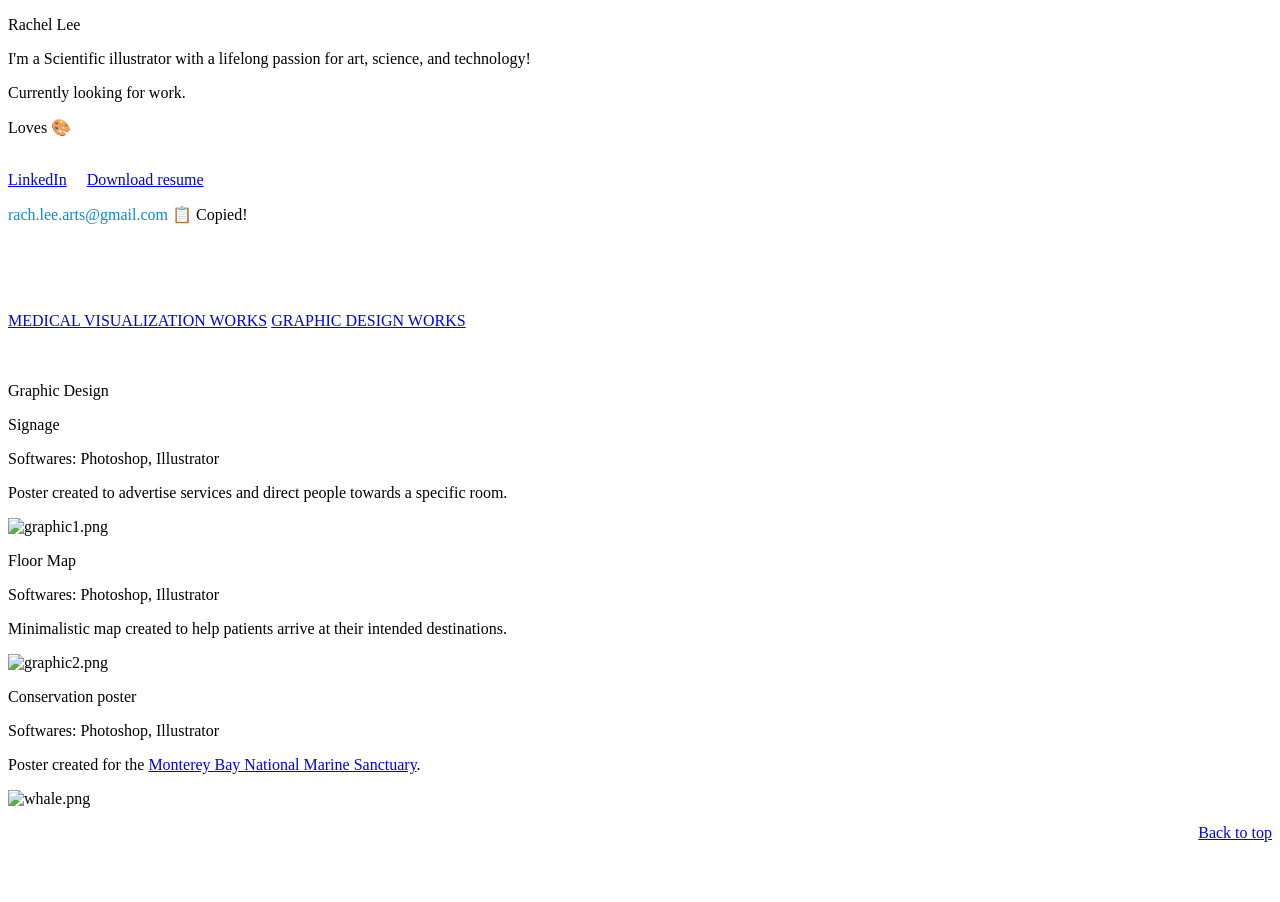
==== graphicdesign/index.html @ 6bfa290b "Create index.html" ====
<!DOCTYPE html>
<html>

    <head>
        
        <link rel="stylesheet" href="style.css">
		<meta name="viewport" content="width=device-width, initial-scale=1.0">
        <title>&#128075; Rachel Lee</title>
		
    </head>
    
    <body>
	<header id="top"></header>
	<div class="wrapper">
		<p class="title">
			<!--<img src="assets/avatar.png" alt="avatar.png" class="avatar">-->
			Rachel Lee
		</p>
		<p class="bold">I'm a Scientific illustrator with a lifelong passion for art, science, and technology!</p>
		<p class="medium">Currently looking for work.</p>
		<p class="medium">Loves <span id="emoji">&#127912;</span></p> <!-- utf-8 -->
		<br>
		<a class="medium hover-underline" href="http://linkedin.com/in/rachel-lee7" target="_blank">LinkedIn</a>
		<a class="medium hover-underline" href="assets/RachelLee_resume.pdf" target="_blank" style= "display: inline-block; margin-left: 1rem">Download resume</a>
		<p style="color:#078adb" class="medium"><span class="hover-underline pointer" onclick="showPopup(); 
			copyToClipboard('rach.lee.arts@gmail.com')">rach.lee.arts@gmail.com</span> &#128203;
			<span id="popup" class="popup-text" style=color:black> Copied!</span></p>
		
		<br><br><br><br>
		<nav class="navigation">
            <a href="index.html" class="medium hover-underline">MEDICAL VISUALIZATION WORKS</a>
            <a href="page2.html" class="medium hover-underline current-page">GRAPHIC DESIGN WORKS</a>
        </nav>
		<br><br>
		
		<p class="bold">Graphic Design</p>
		<div class="container">
			
			<div class="card">
				<div class="content">
					<p class="bold">Signage</p>
					<p class="medium">Softwares: Photoshop, Illustrator</p>
					<p class="medium">Poster created to advertise services and direct people towards a specific room.</p>
					<img src="assets/graphic1.png" alt="graphic1.png">
				</div>
			</div>
			
			<div class="card">
				<div class="content">
					<p class="bold">Floor Map</p>
					<p class="medium">Softwares: Photoshop, Illustrator</p>
					<p class="medium">Minimalistic map created to help patients arrive at their intended destinations.</p>
					<img src="assets/graphic2.png" alt="graphic2.png">
				</div>
			</div>

			
			<div class="card">
				<div class="content">
					<p class="bold">Conservation poster</p>
					<p class="medium">Softwares: Photoshop, Illustrator</p>
					<p class="medium">Poster created for the <a href="https://montereybay.noaa.gov/" target="_blank" class="hover-underline">Monterey Bay National Marine Sanctuary</a>.</p>
					<img src="assets/whale.png" alt="whale.png">
				</div>
			</div>
			
		</div>
		
		<p style="text-align: right;">
			<a href="#top" class="medium hover-underline">Back to top</a>
		</p>
		
		<br><br>
		
	</div>
	
	<script>
		//unicode
		//palette, pawprint, gi, camping, gaming, plant, sushi, beach
		const emojis = ['\u{1F3A8}', '\u{1F43E}', '\u{1F94B}','\u{1F3D5}\ufe0f', '\u{1F3AE}', '\u{1F331}', '\u{1F363}', '\u{1F3D6}\ufe0f'];
		let index = 0;
	
		setInterval(() => {
		  index = (index + 1) % emojis.length;
		  document.getElementById('emoji').textContent = emojis[index];
		}, 2000); // 2000ms = 2 seconds
	</script>

	<script>
		function showPopup() {
		  const popup = document.getElementById('popup');
		  popup.classList.add('show');
		  setTimeout(() => {
			popup.classList.remove('show');
		  }, 1000);
		}
	</script>

	<script>
		function copyToClipboard(text) {
		  navigator.clipboard.writeText(text)
		}
	</script>
	
    </body>
	
</html>
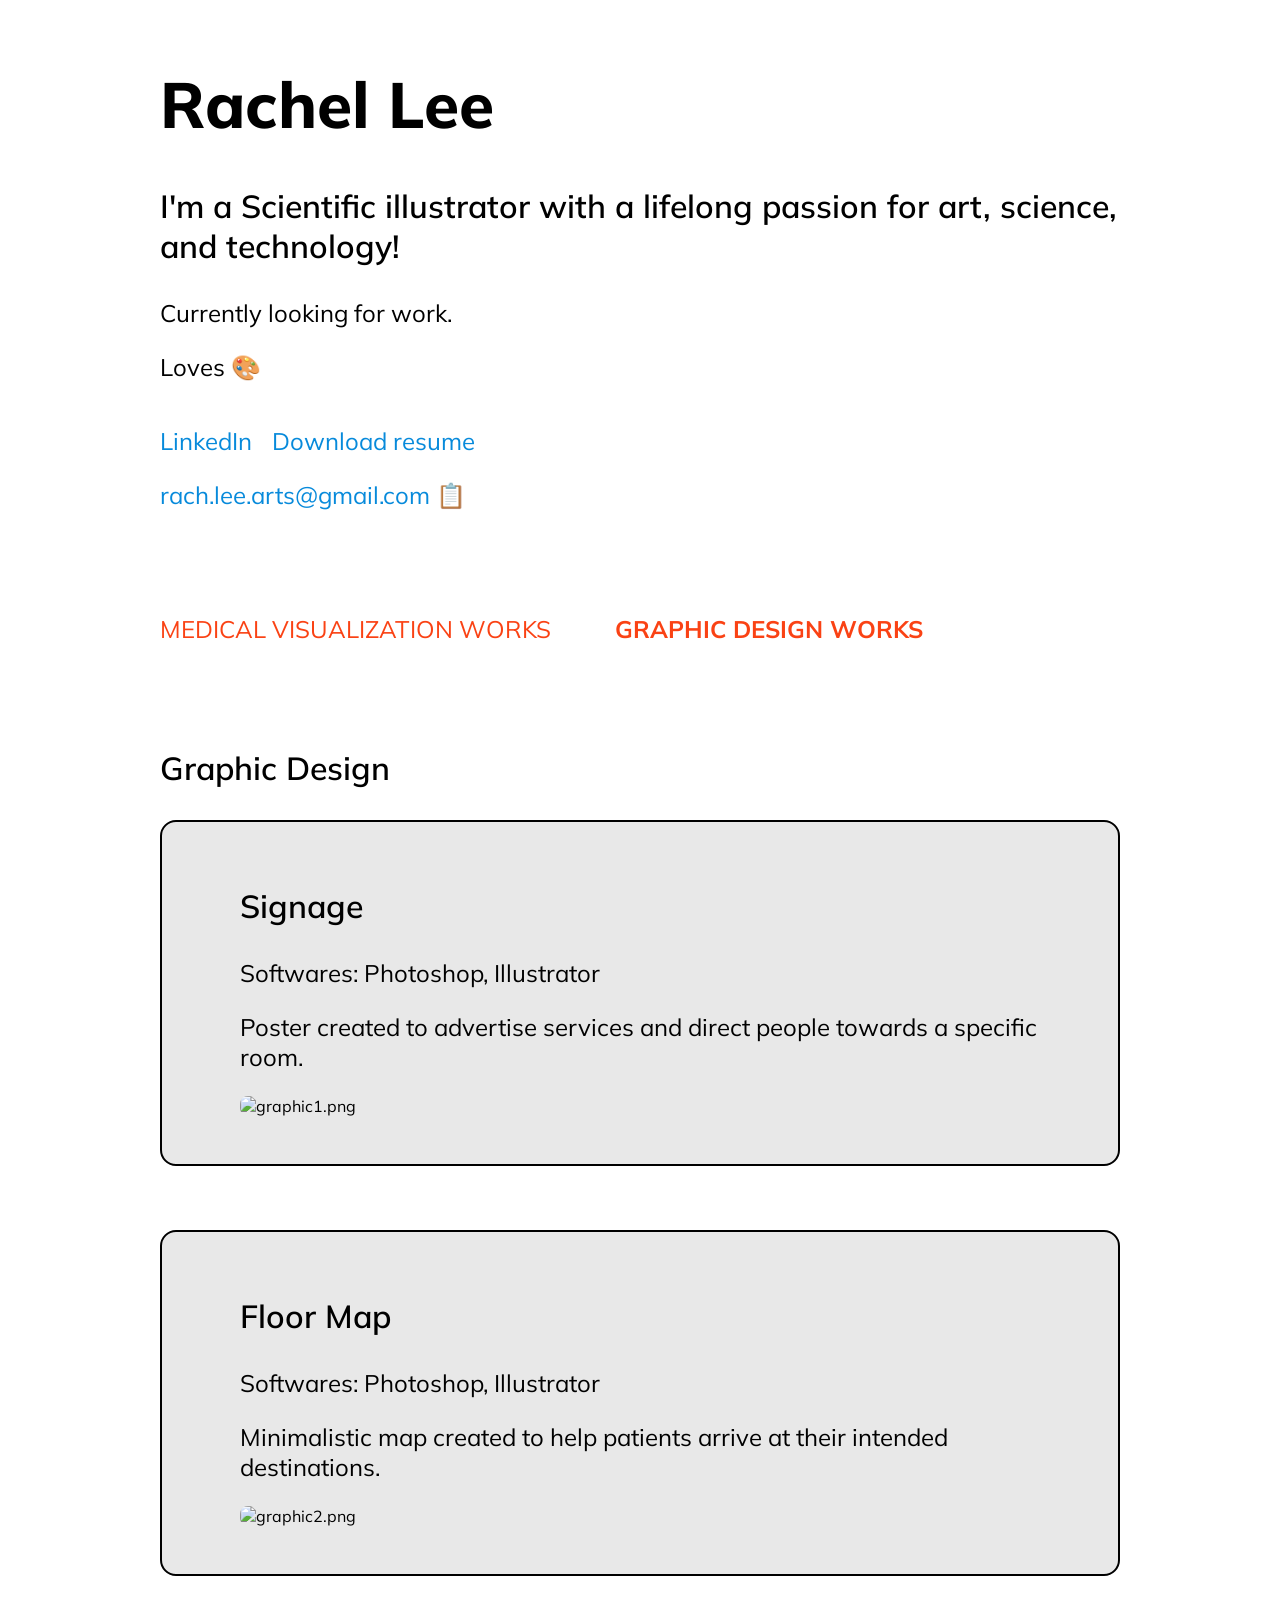
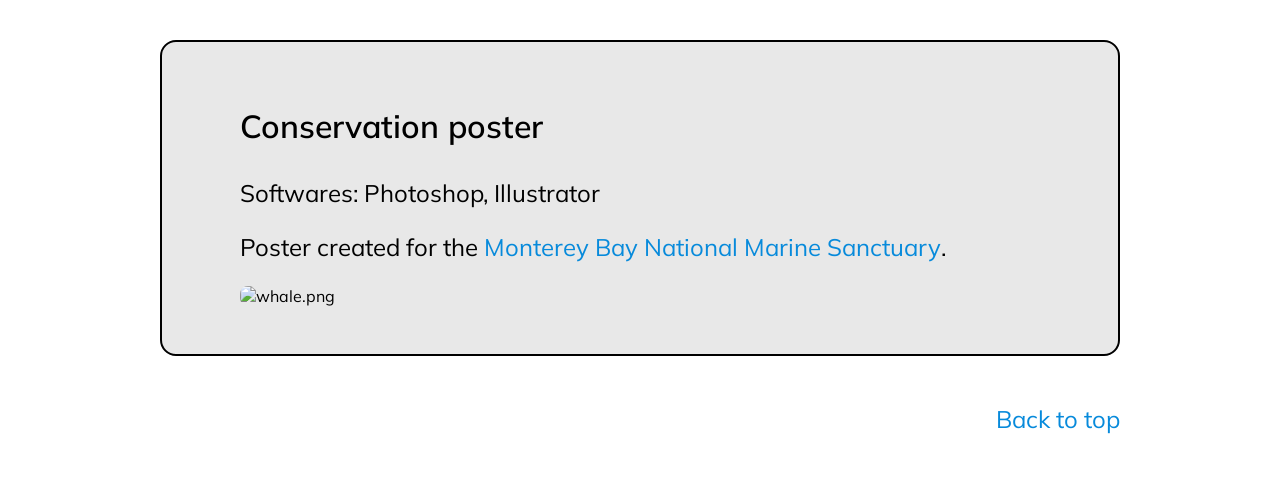
==== commit c3c3d4fc: "Update index.html" ====
--- a/graphicdesign/index.html
+++ b/graphicdesign/index.html
@@ -3,7 +3,7 @@
 
     <head>
         
-        <link rel="stylesheet" href="style.css">
+        <link rel="stylesheet" href="../style.css">
 		<meta name="viewport" content="width=device-width, initial-scale=1.0">
         <title>&#128075; Rachel Lee</title>
 		
@@ -29,7 +29,7 @@
 		<br><br><br><br>
 		<nav class="navigation">
             <a href="index.html" class="medium hover-underline">MEDICAL VISUALIZATION WORKS</a>
-            <a href="page2.html" class="medium hover-underline current-page">GRAPHIC DESIGN WORKS</a>
+            <a href="graphicdesign/" class="medium hover-underline current-page">GRAPHIC DESIGN WORKS</a>
         </nav>
 		<br><br>
 		
--- a/style.css
+++ b/style.css
@@ -0,0 +1,181 @@
+@font-face {
+	font-family: "Mulish";
+	src: url(assets/Mulish-VariableFont_wght.ttf);
+	font-weight: 400 800;
+}
+
+body {
+	font-family: "Mulish", sans-serif;
+	background-color: #fff;
+	margin: 0;
+}
+
+.wrapper {
+	max-width: 960px;
+	margin: 0 auto;
+	padding: 0 1rem;
+}
+
+.avatar {
+	width: 200px;
+  	height: 200px;
+  	border-radius: 50%;
+  	object-fit: cover;
+	object-position: center 20%;
+}
+
+.title {
+	font-size: clamp(2rem, 8vw, 4rem);
+	font-weight: 800;
+  	display: inline-flex;
+  	align-items: center; 
+  	gap: 50px;
+	margin-bottom: 10px;
+}
+
+.bold {
+	font-size: clamp(1.5rem, 5vw, 2rem);
+	font-weight: 600;
+}
+
+.medium {
+	font-size: clamp(1.1rem, 4vw, 1.5rem);
+	font-weight: 400;
+}
+
+.small {
+	font-size: clamp(1rem, 3vw, 1.2rem);
+	font-weight: 400;
+}
+
+a {
+	color: #078adb;
+	text-decoration: none;
+}
+
+a:hover {
+	color: #42aaeb;
+}
+
+.hover-underline {
+	position: relative;
+	display: inline-block;
+	cursor: pointer;
+	text-decoration: none; /* remove default underline */
+}
+
+.hover-underline::after {
+	content: '';
+	position: absolute;
+	left: 50%;
+	bottom: 0;
+	width: 0%;
+	height: 2px;
+	background-color: #42aaeb; /* your hover color */
+	transform: translateX(-50%);
+	transition: width 0.3s ease, opacity 0.3s ease;
+	opacity: 0;
+}
+
+.hover-underline:hover::after {
+	width: 100%;
+	opacity: 1;
+}
+
+.pointer {
+	cursor: pointer;
+}
+
+.popup-text {
+	opacity: 0;
+	visibility: hidden;
+	transition: opacity 0.2s ease, visibility 0.2s ease;
+}
+
+.popup-text.show {
+	opacity: 1;
+	visibility: visible;
+}
+
+.container {
+	display: flex;
+	flex-wrap: wrap;
+	gap: 4rem;
+	margin-bottom: 3rem;
+}
+
+.card {
+	flex: 1 1 100%;
+	background: #E8E8E8;
+	border-style: solid;
+	border-width: 2px 2px 2px 2px;
+	border-radius: 1rem;
+	padding: 2rem;
+}
+
+@media (min-width: 768px) {
+	.card {
+		flex: 1 1 50%;
+	}
+}
+
+.card iframe,
+.card img {
+	width: 100%;
+	max-width: 800px;
+	height: auto;
+	display: block;
+	margin: 1rem auto;
+	border-radius: 0.5rem;
+}
+
+.card .content {
+	max-width: 800px;
+	margin: 1rem auto;
+}
+
+.iframe-wrapper {
+    position: relative;
+    width: 100%;
+	max-width: 800px;
+	margin: 1rem auto;
+    padding-top: 56.25%; /* 16:9 aspect ratio */
+    overflow: hidden;
+    border-radius: 0.5rem;
+}
+
+.iframe-wrapper iframe {
+    position: absolute;
+    top: 0;
+    left: 0;
+    width: 100%;
+    height: 100%;
+	border: 0;}
+	
+.navigation {
+    display: flex;
+    gap: 4rem;
+    margin-bottom: 2rem;
+}
+
+.navigation a {
+    color: #fa4214;
+    text-decoration: none;
+}
+
+.navigation a:hover {
+	color: #fa4214;
+	text-decoration-color: #fa4214;
+}	
+
+.navigation .hover-underline::after {
+    background-color: #fa4214;
+}
+
+.navigation .current-page {
+    font-weight: bold;
+}
+	
+}
+
+
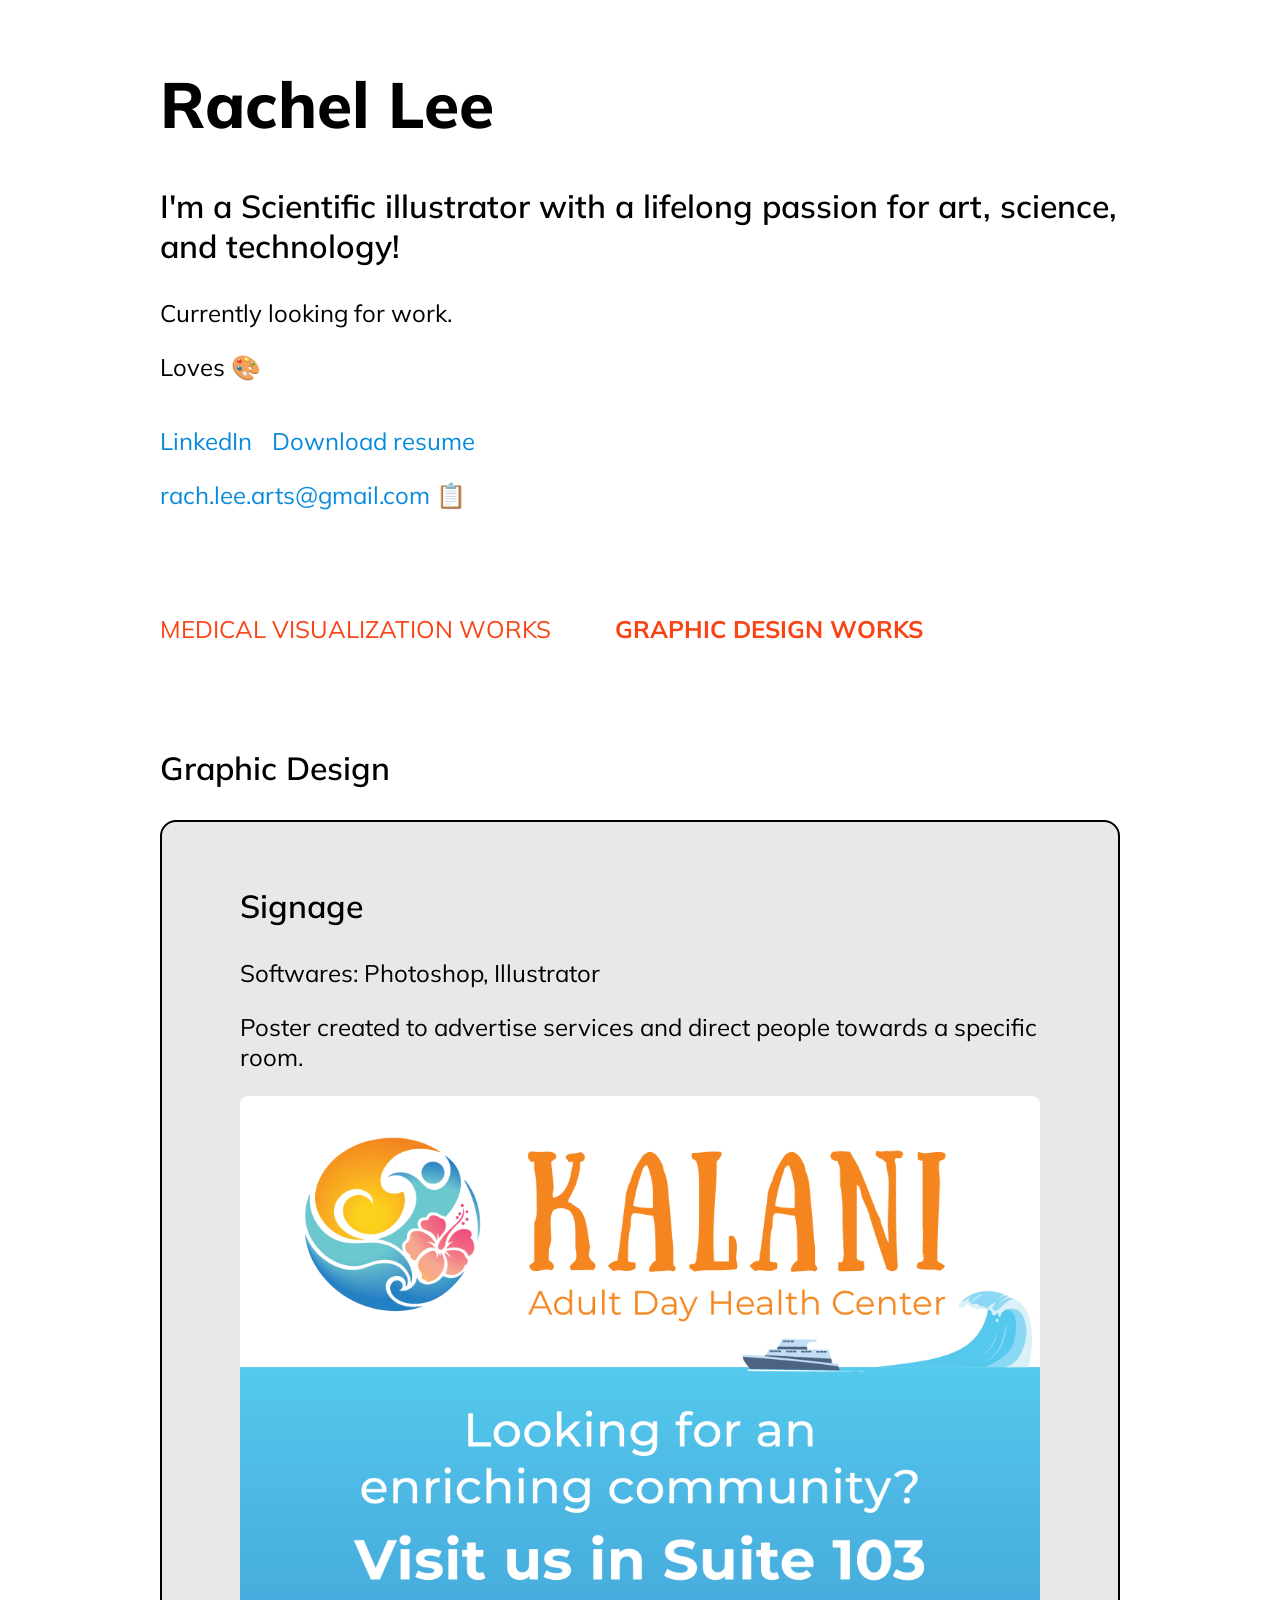
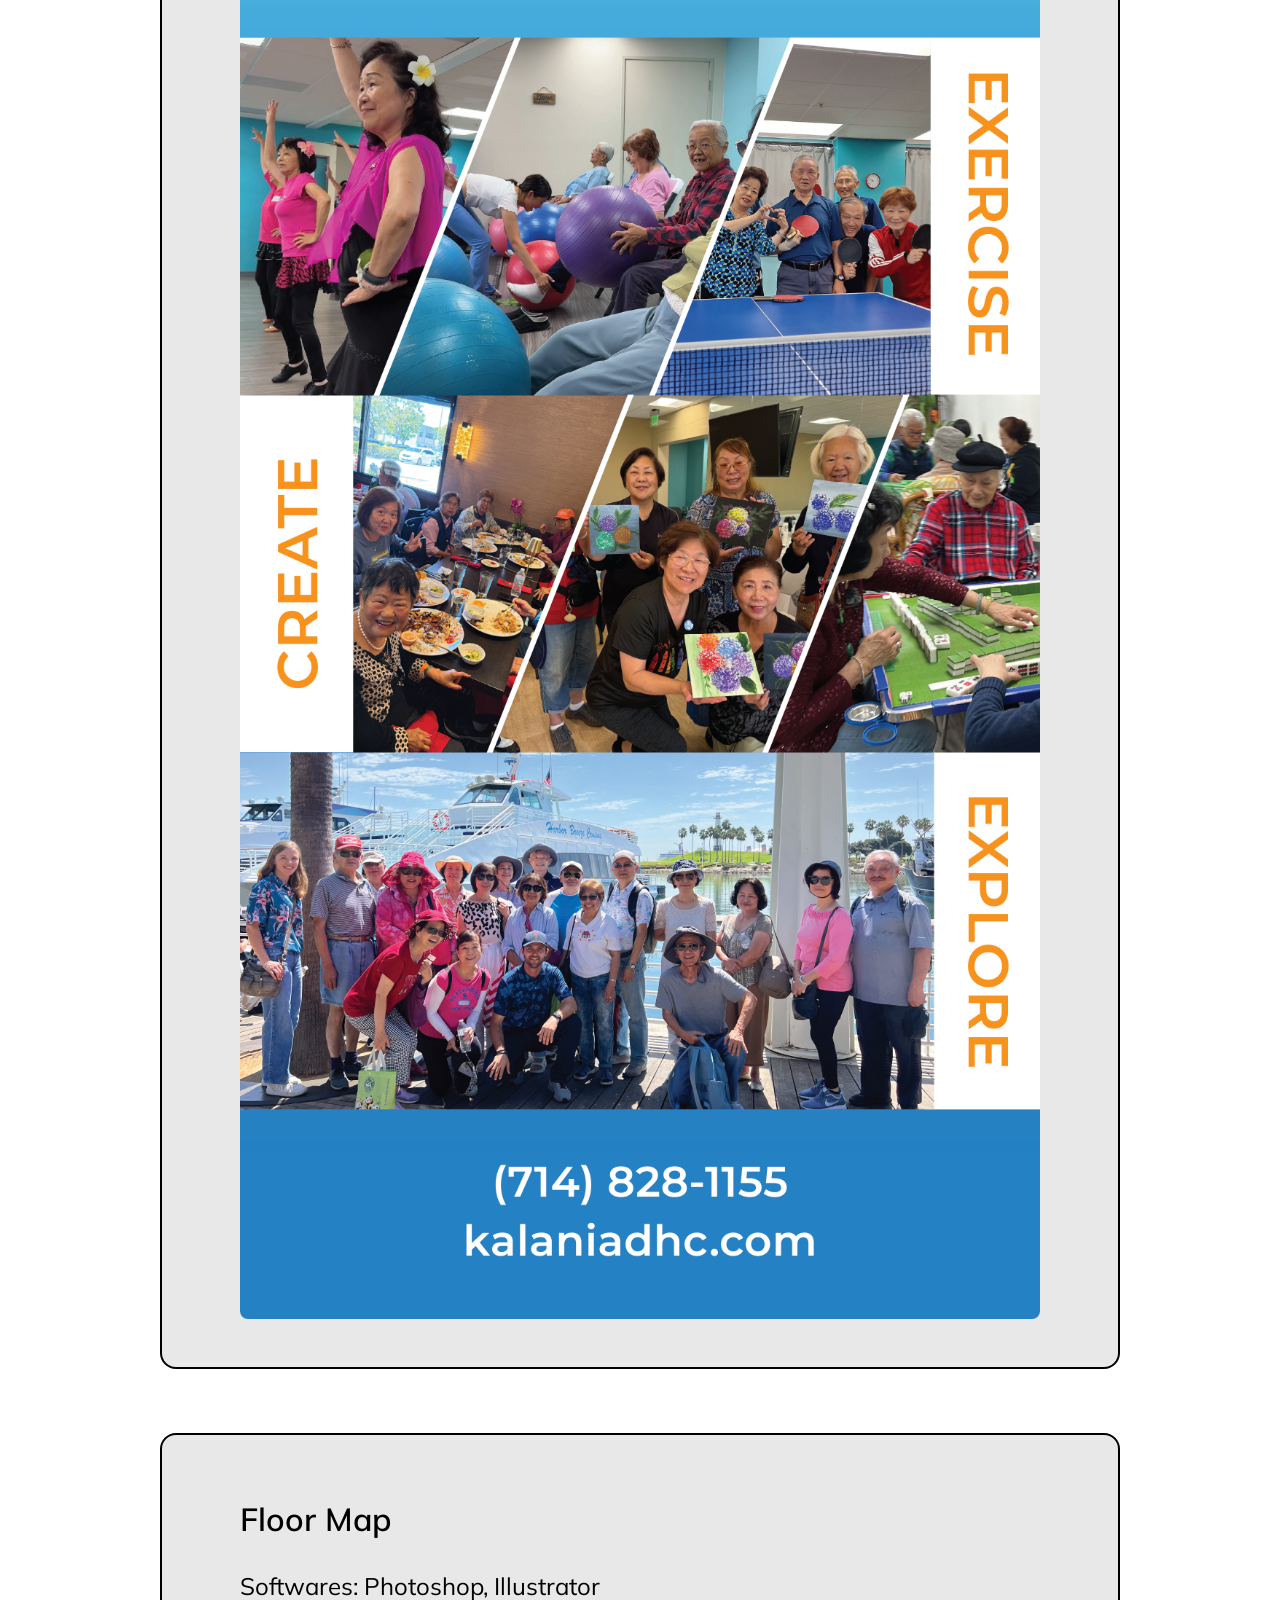
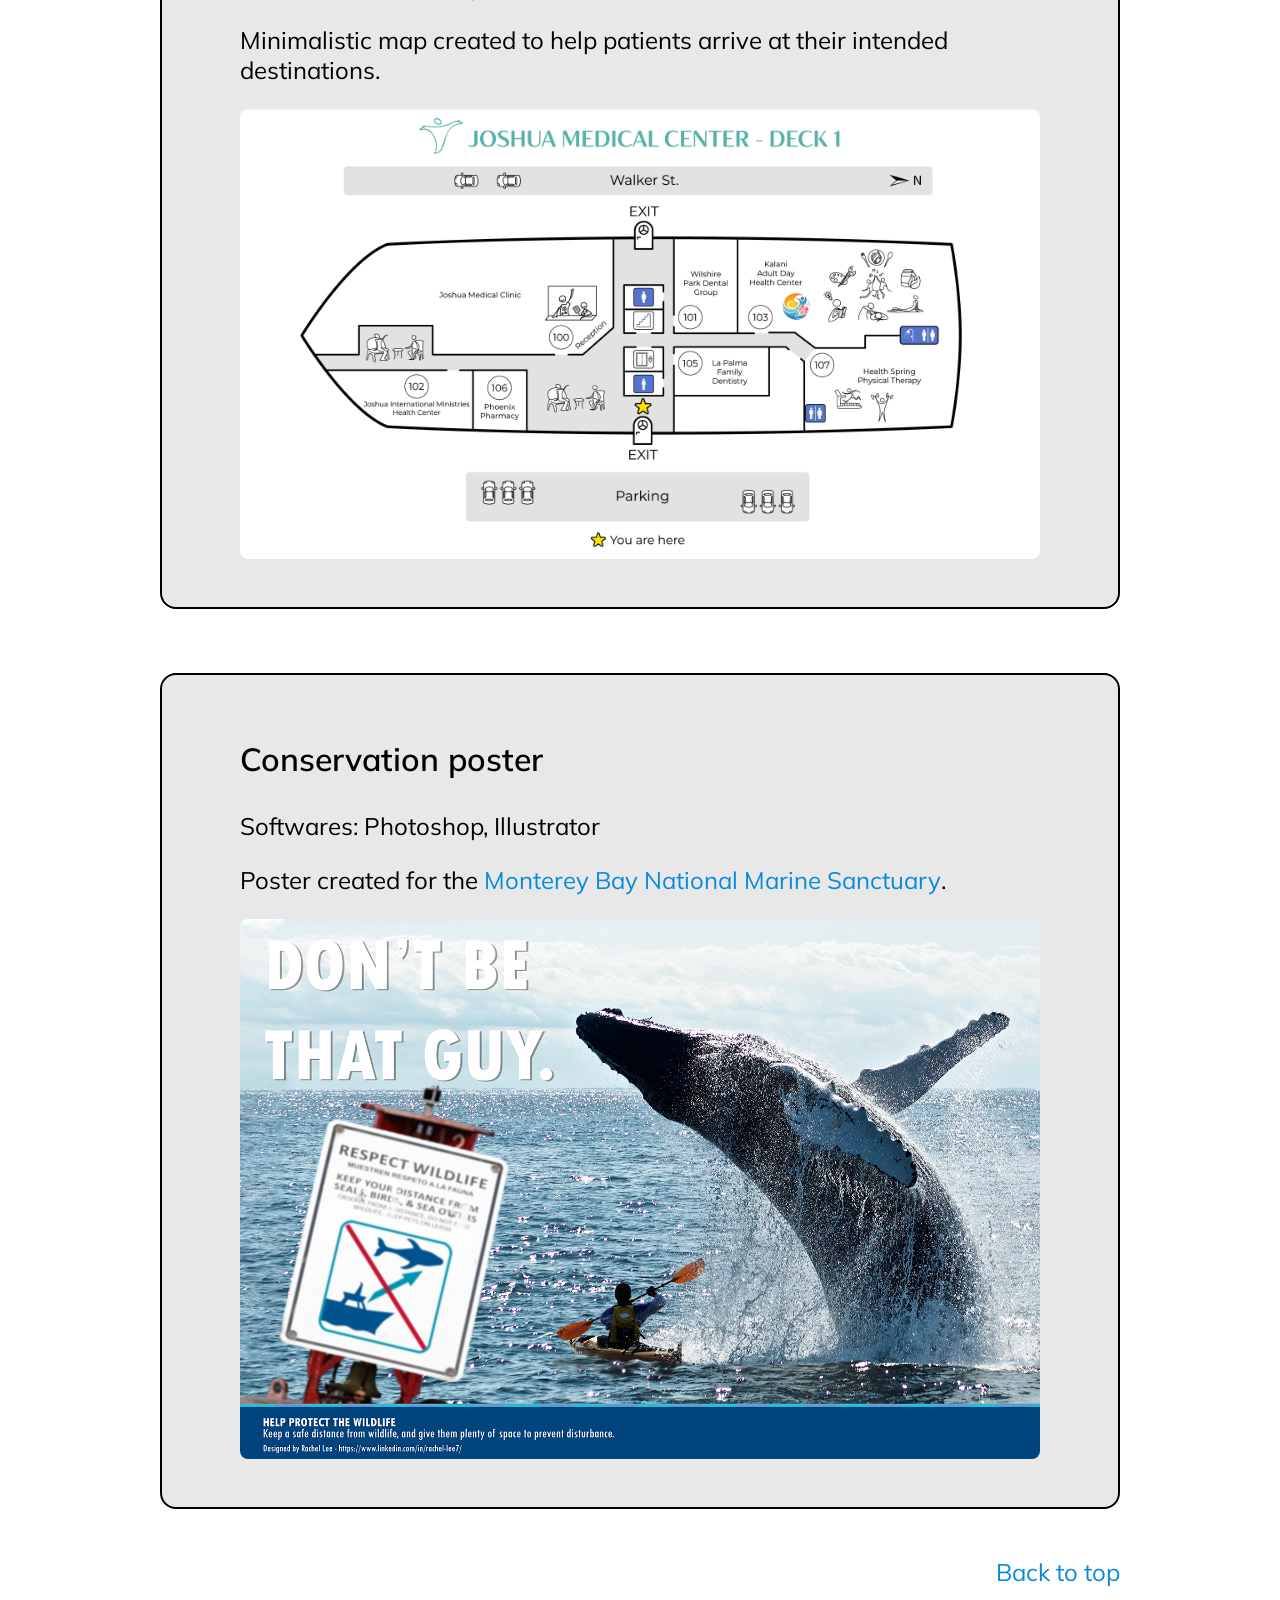
==== commit ad194329: "Update index.html" ====
--- a/graphicdesign/index.html
+++ b/graphicdesign/index.html
@@ -41,7 +41,7 @@
 					<p class="bold">Signage</p>
 					<p class="medium">Softwares: Photoshop, Illustrator</p>
 					<p class="medium">Poster created to advertise services and direct people towards a specific room.</p>
-					<img src="assets/graphic1.png" alt="graphic1.png">
+					<img src="../assets/graphic1.png" alt="graphic1.png">
 				</div>
 			</div>
 			
@@ -50,7 +50,7 @@
 					<p class="bold">Floor Map</p>
 					<p class="medium">Softwares: Photoshop, Illustrator</p>
 					<p class="medium">Minimalistic map created to help patients arrive at their intended destinations.</p>
-					<img src="assets/graphic2.png" alt="graphic2.png">
+					<img src="../assets/graphic2.png" alt="graphic2.png">
 				</div>
 			</div>
 
@@ -60,7 +60,7 @@
 					<p class="bold">Conservation poster</p>
 					<p class="medium">Softwares: Photoshop, Illustrator</p>
 					<p class="medium">Poster created for the <a href="https://montereybay.noaa.gov/" target="_blank" class="hover-underline">Monterey Bay National Marine Sanctuary</a>.</p>
-					<img src="assets/whale.png" alt="whale.png">
+					<img src="../assets/whale.png" alt="whale.png">
 				</div>
 			</div>
 			
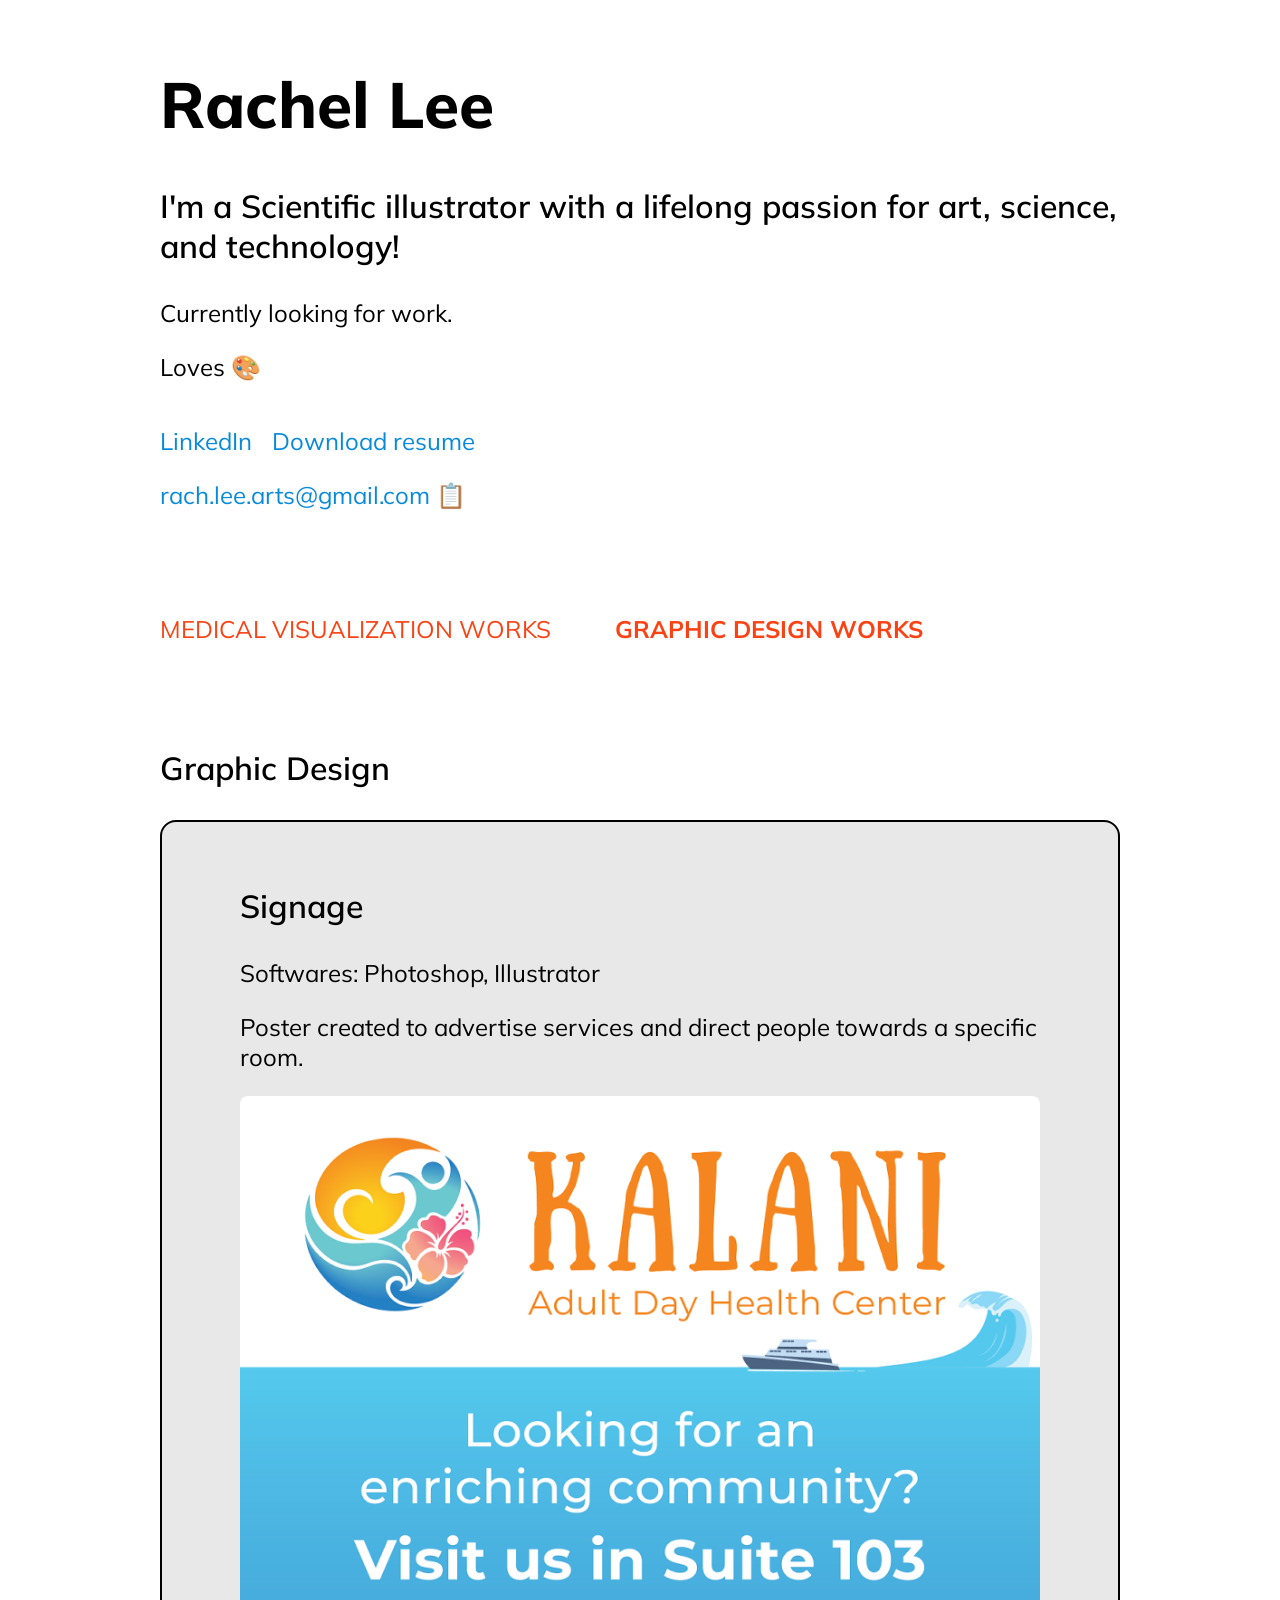
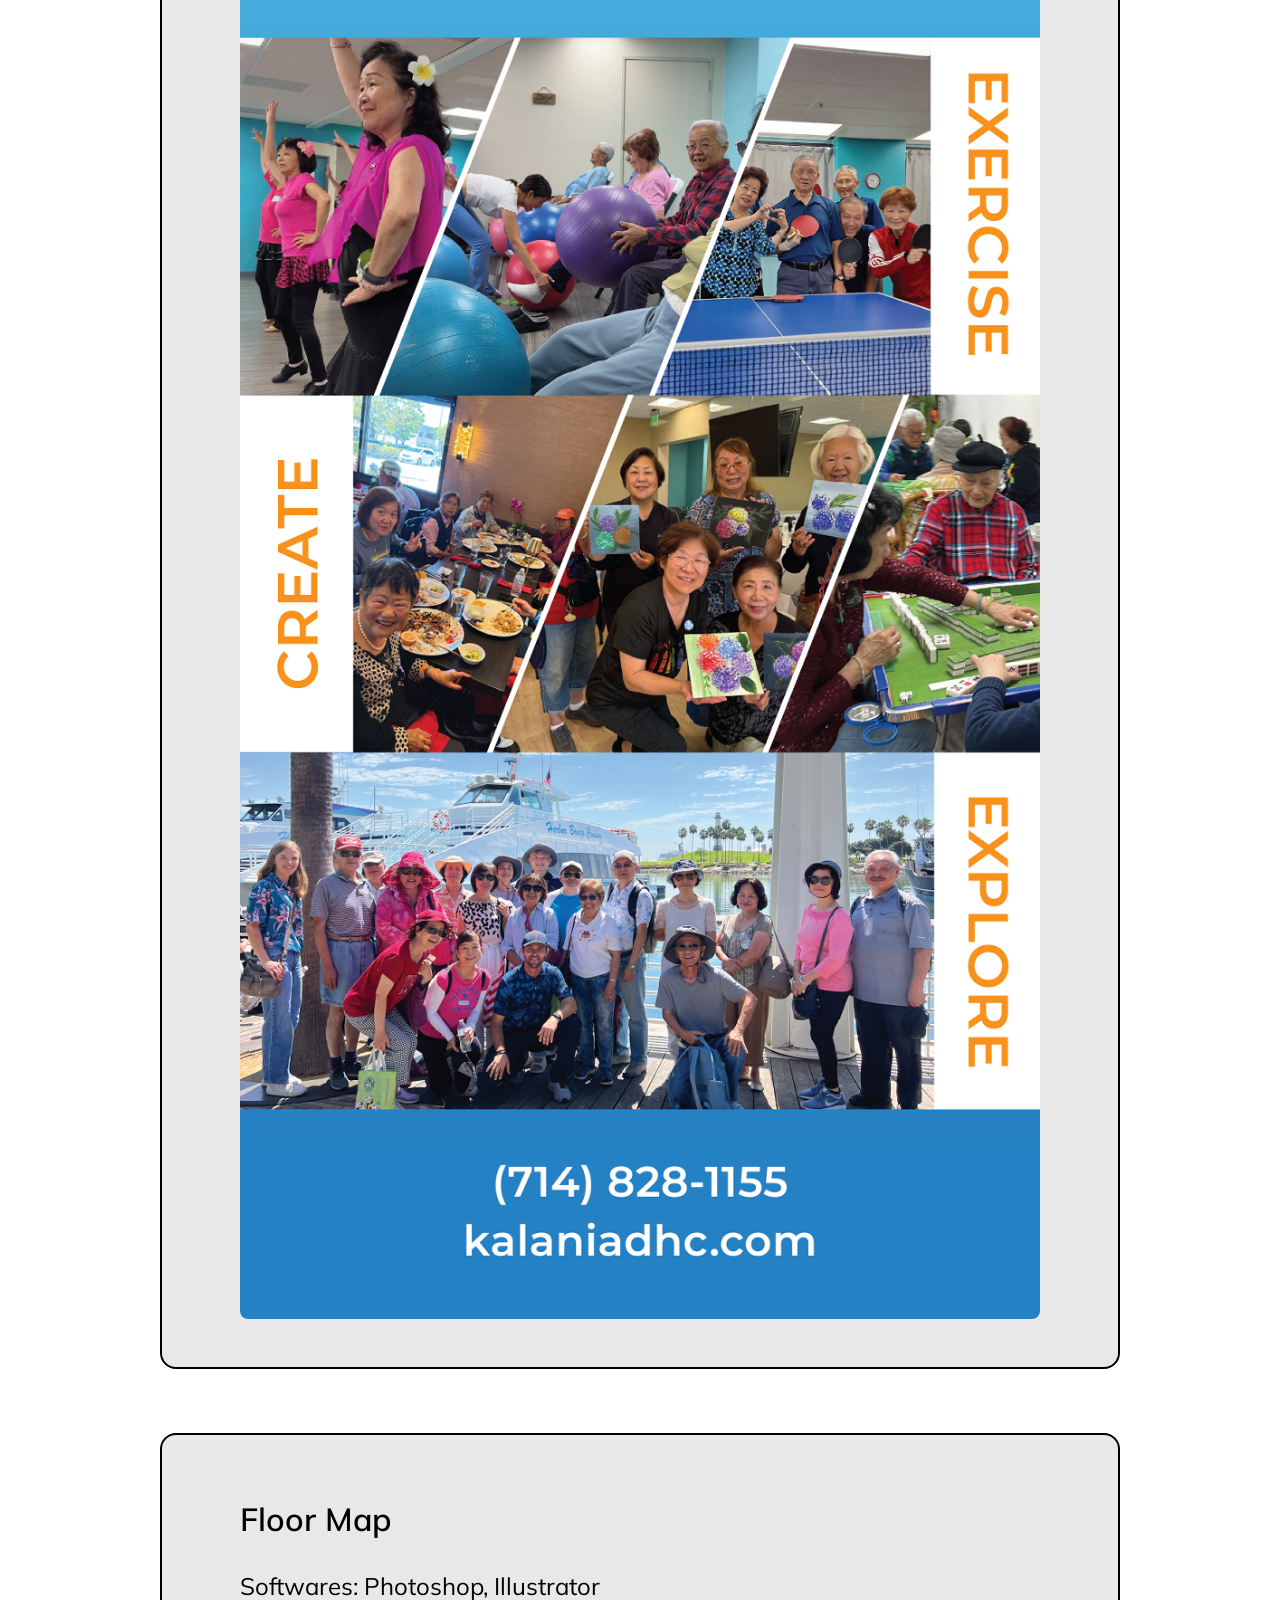
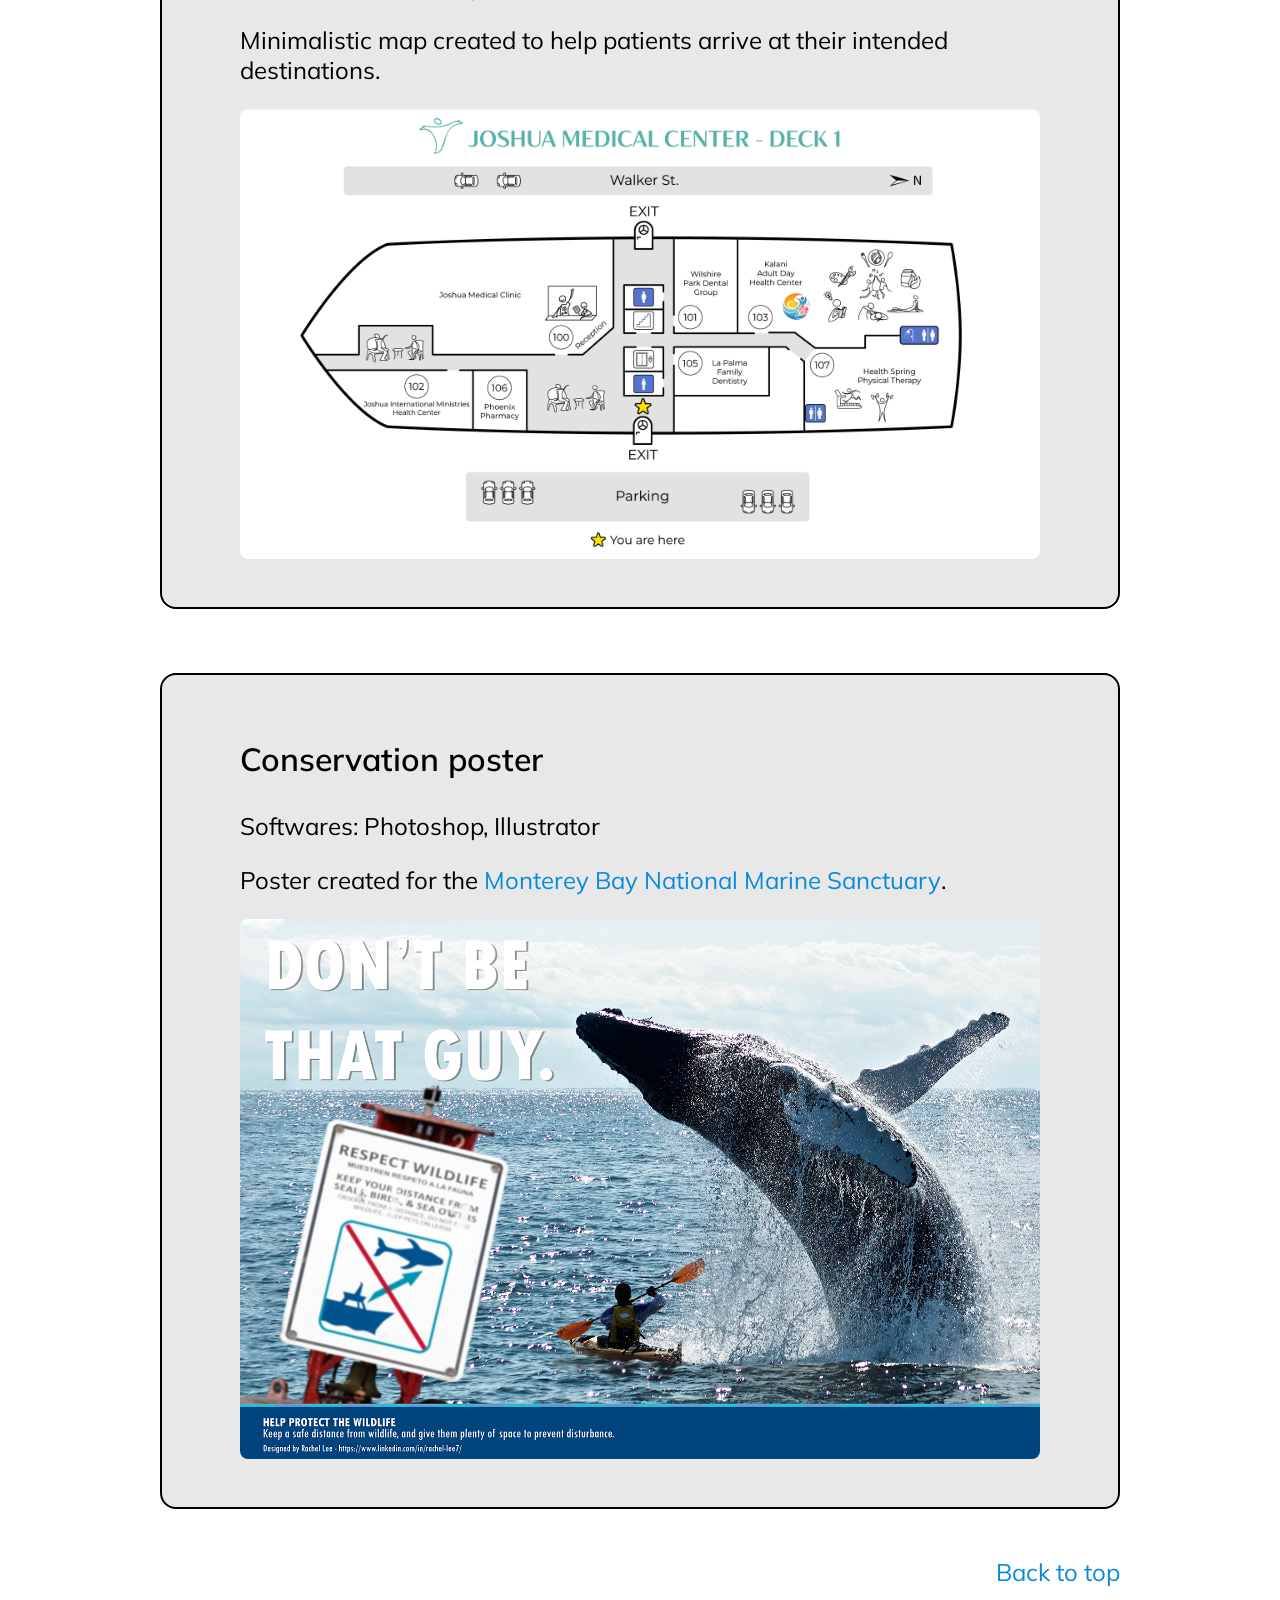
==== commit 1715cea7: "Update index.html" ====
--- a/graphicdesign/index.html
+++ b/graphicdesign/index.html
@@ -28,7 +28,7 @@
 		
 		<br><br><br><br>
 		<nav class="navigation">
-            <a href="index.html" class="medium hover-underline">MEDICAL VISUALIZATION WORKS</a>
+            <a href="../index.html" class="medium hover-underline">MEDICAL VISUALIZATION WORKS</a>
             <a href="graphicdesign/" class="medium hover-underline current-page">GRAPHIC DESIGN WORKS</a>
         </nav>
 		<br><br>
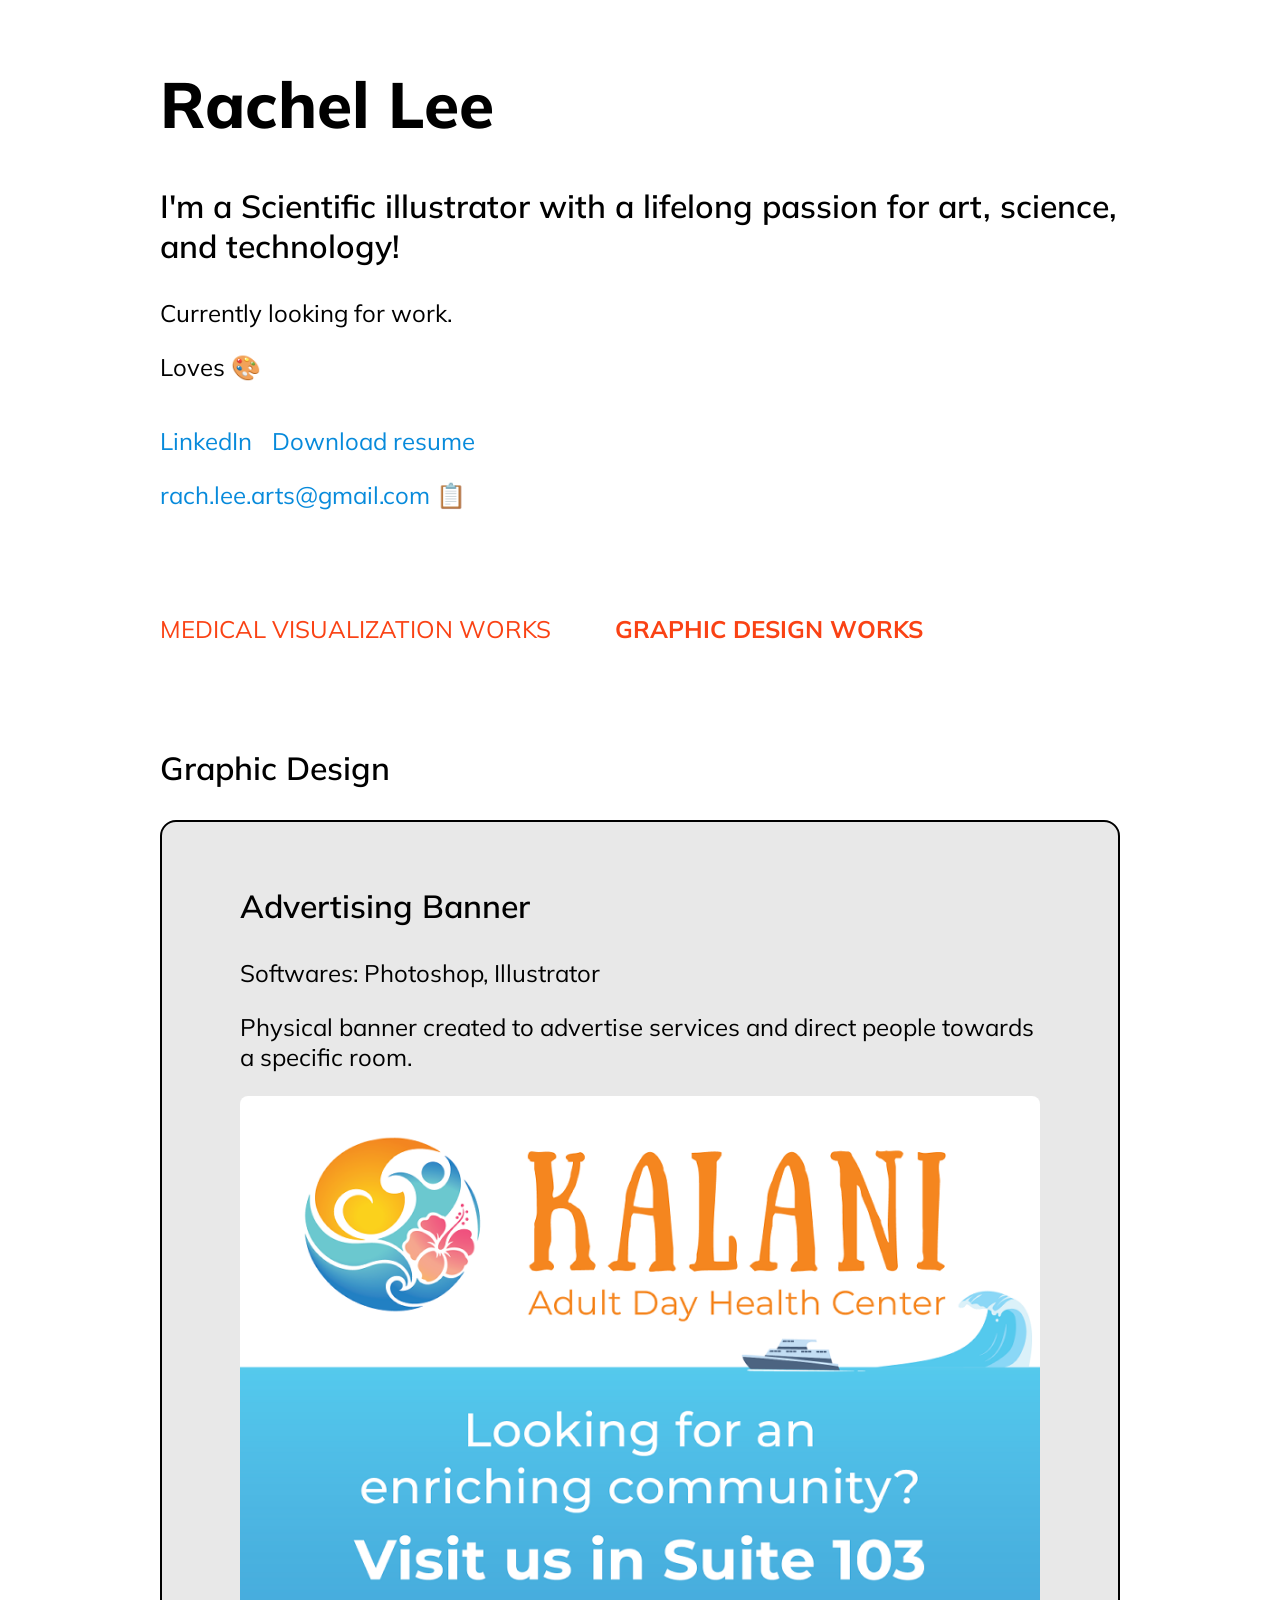
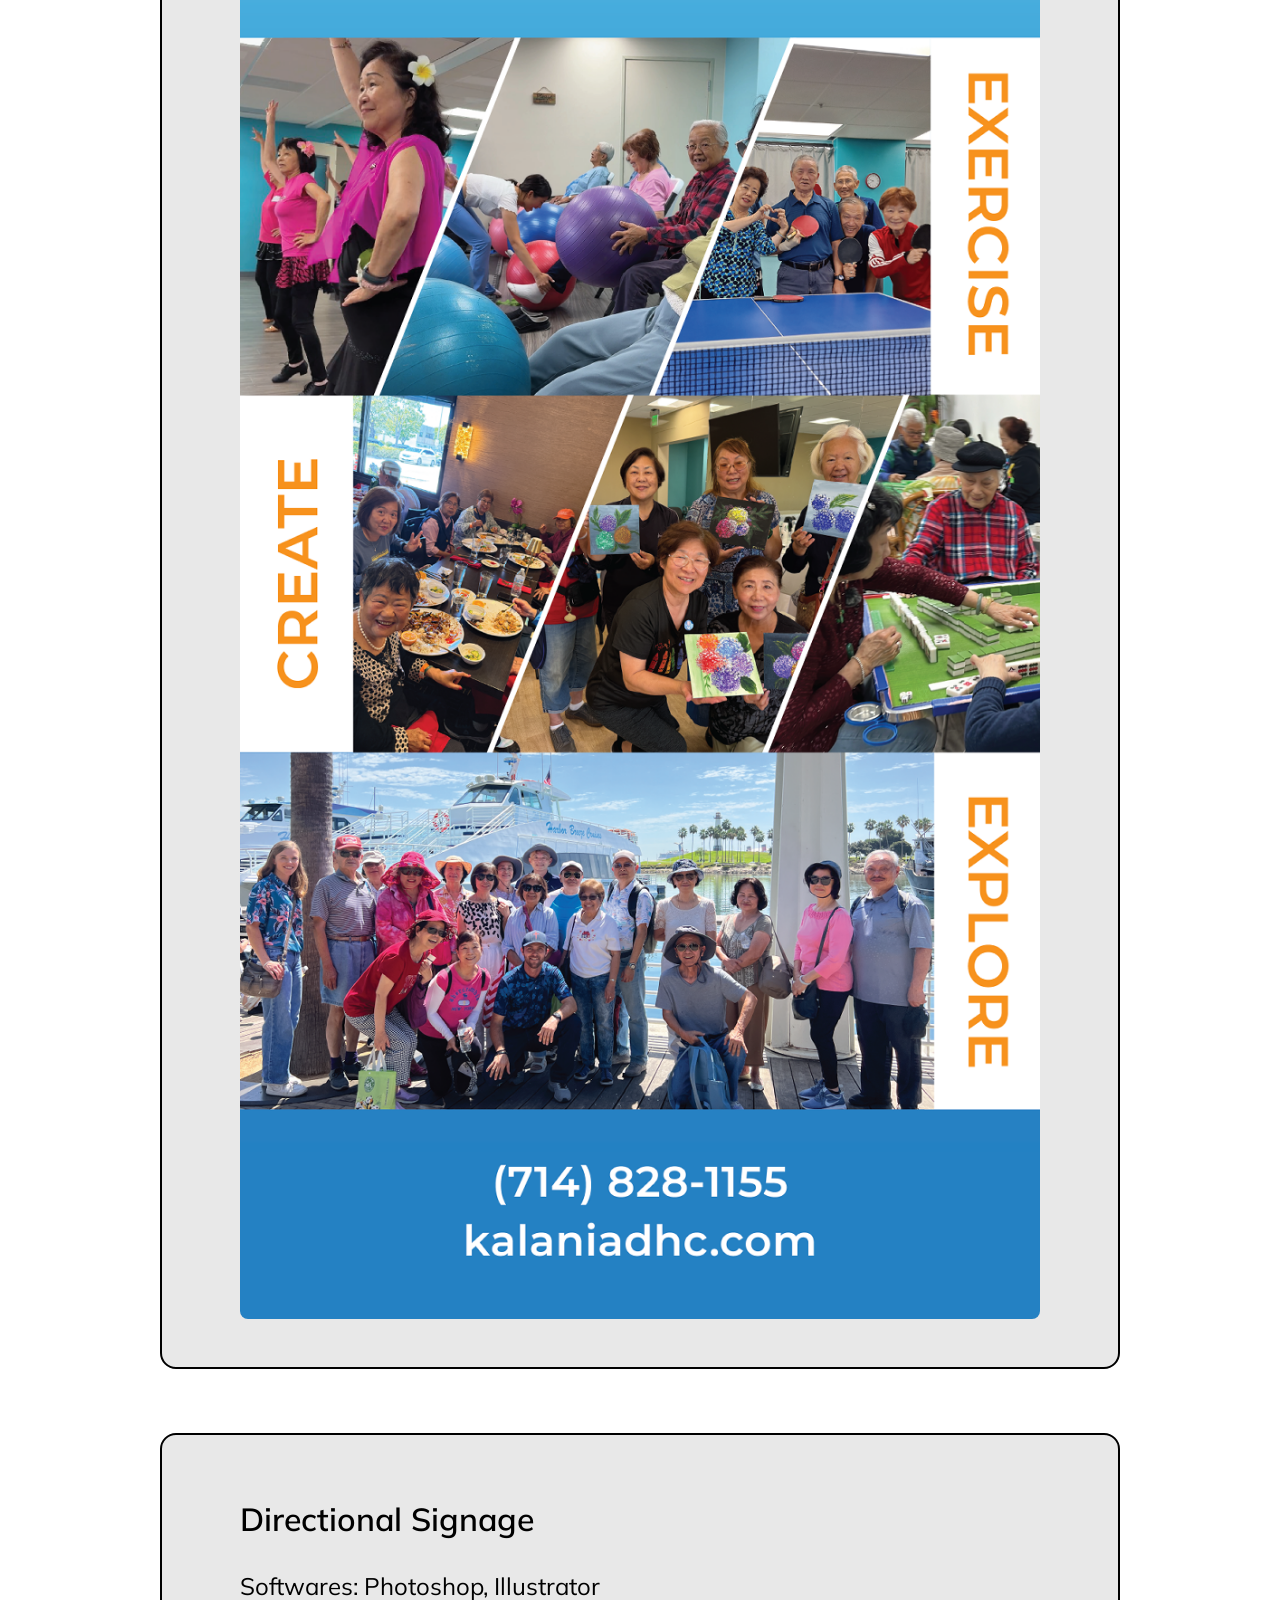
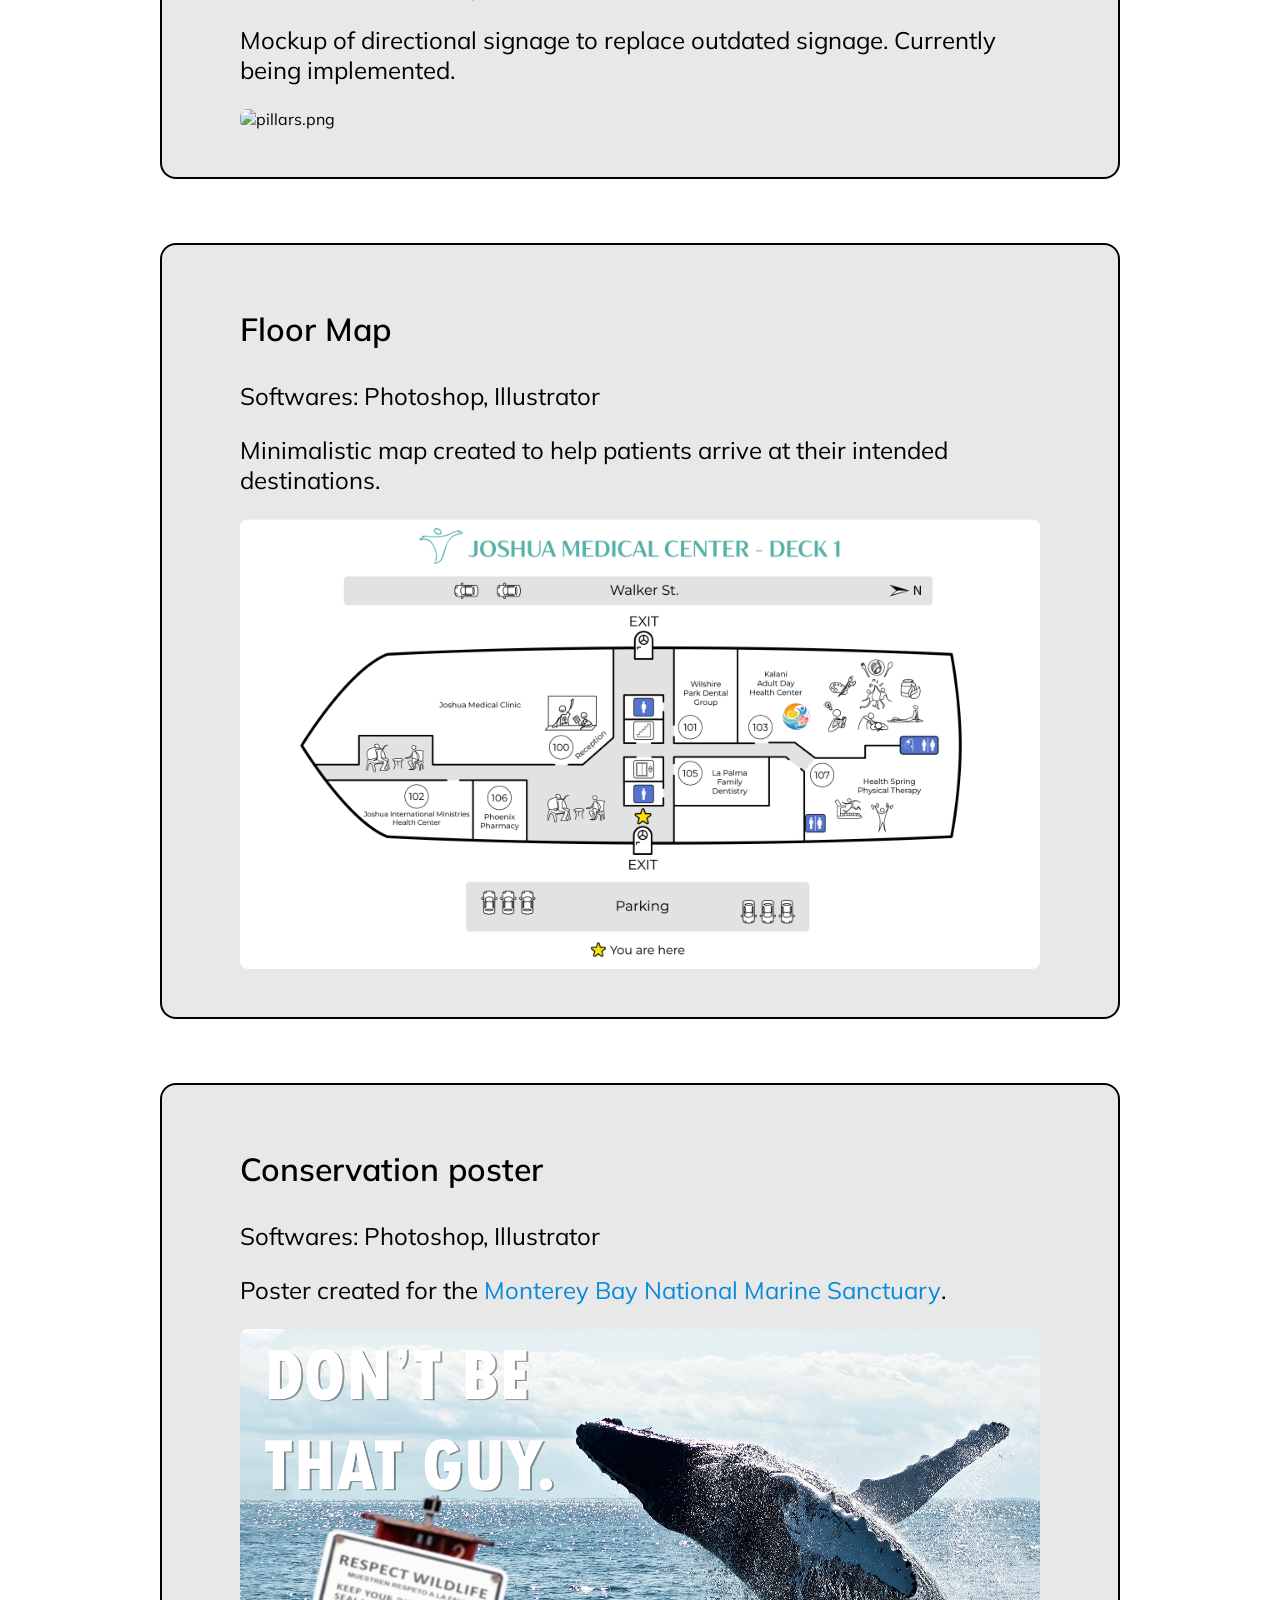
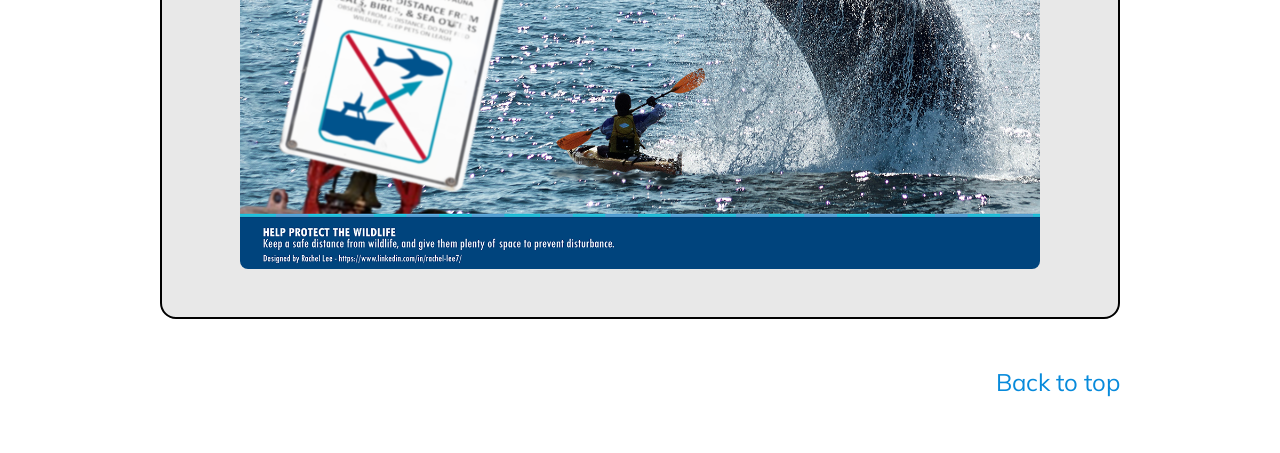
==== commit 9b90d3f4: "Update index.html" ====
--- a/graphicdesign/index.html
+++ b/graphicdesign/index.html
@@ -28,8 +28,8 @@
 		
 		<br><br><br><br>
 		<nav class="navigation">
-            <a href="../index.html" class="medium hover-underline">MEDICAL VISUALIZATION WORKS</a>
-            <a href="graphicdesign/" class="medium hover-underline current-page">GRAPHIC DESIGN WORKS</a>
+            <a href="/" class="medium hover-underline">MEDICAL VISUALIZATION WORKS</a>
+            <a href="/graphicdesign/" class="medium hover-underline current-page">GRAPHIC DESIGN WORKS</a>
         </nav>
 		<br><br>
 		
@@ -38,10 +38,19 @@
 			
 			<div class="card">
 				<div class="content">
-					<p class="bold">Signage</p>
+					<p class="bold">Advertising Banner</p>
 					<p class="medium">Softwares: Photoshop, Illustrator</p>
-					<p class="medium">Poster created to advertise services and direct people towards a specific room.</p>
+					<p class="medium">Physical banner created to advertise services and direct people towards a specific room.</p>
 					<img src="../assets/graphic1.png" alt="graphic1.png">
+				</div>
+			</div>
+
+			<div class="card">
+				<div class="content">
+					<p class="bold">Directional Signage</p>
+					<p class="medium">Softwares: Photoshop, Illustrator</p>
+					<p class="medium">Mockup of directional signage to replace outdated signage. Currently being implemented.</p>
+					<img src="../assets/pillars.png" alt="pillars.png">
 				</div>
 			</div>
 			
